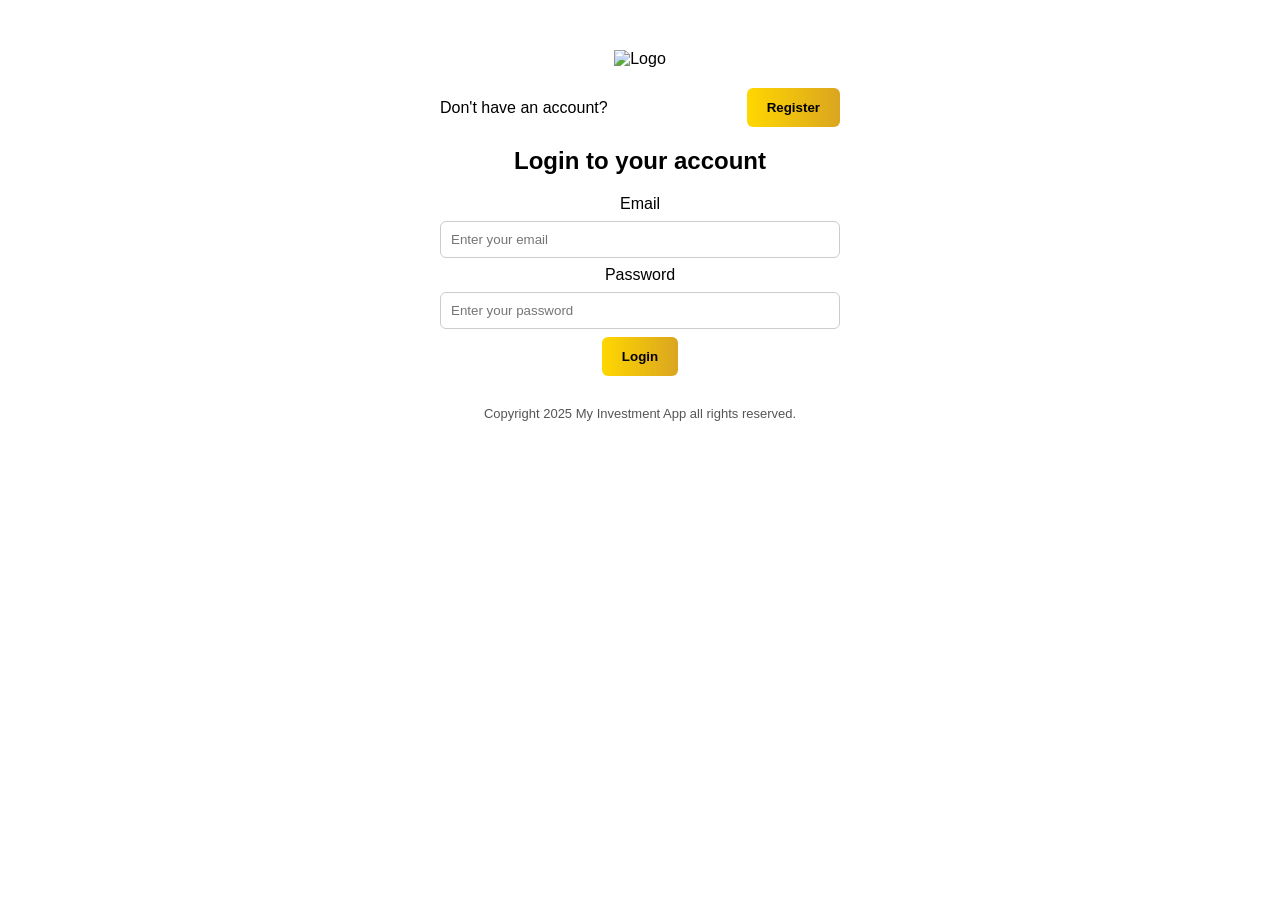
==== index.html @ c8336d8a "Initial frontend upload" ====
<!DOCTYPE html>
<html lang="en">
<head>
  <meta charset="UTF-8">
  <meta name="viewport" content="width=device-width, initial-scale=1.0">
  <title>Login - Investment App</title>
  <link rel="stylesheet" href="style.css">
</head>
<body>
  <div class="login-container">
    <!-- Logo -->
    <img src="https://i.supaimg.com/c3856786-edd2-402a-9a14-32d60a5a0118.png" alt="Logo" class="logo">

    <!-- New to the platform -->
    <div class="register-section">
      <span>Don't have an account?</span>
      <button onclick="window.location.href='register.html'" class="register-btn">Register</button>
    </div>

    <!-- Login form -->
    <h2>Login to your account</h2>

    <label>Email</label>
    <input id="loginEmail" type="email" placeholder="Enter your email" required>

    <label>Password</label>
    <input id="loginPassword" type="password" placeholder="Enter your password" required>

    <button onclick="login()" class="login-btn">Login</button>

    <p class="footer">Copyright 2025 My Investment App all rights reserved.</p>
  </div>

  <script>
    async function login() {
      const email = document.getElementById("loginEmail").value.trim();
      const password = document.getElementById("loginPassword").value.trim();

      if (!email || !password) {
        alert("⚠️ Please fill in all fields.");
        return;
      }

      try {
        const res = await fetch("https://harvestive-co-backend.onrender.com/login", {
          method: "POST",
          headers: { "Content-Type": "application/json" },
          body: JSON.stringify({ email, password })
        });

        const data = await res.json();

        if (res.ok && data.token) {
          localStorage.setItem("token", data.token);
          window.location.href = "dashboard.html"; // ✅ redirect after login
        } else {
          alert(data.error || "Login failed.");
        }
      } catch (err) {
        console.error(err);
        alert("❌ Error connecting to server.");
      }
    }
  </script>
</body>
</html>
---- style.css ----
/* ================== Global Styles ================== */
*,
*::before,
*::after {
  box-sizing: border-box;
}

body {
  font-family: Arial, sans-serif;
  background: #fff;
  margin: 0;
  padding: 0;
}

/* ================== Login & Register ================== */
.login-container {
  width: 90%;
  max-width: 400px;
  margin: 50px auto;
  text-align: center;
}

.logo {
  width: 150px;
  margin-bottom: 20px;
}

.register-section {
  display: flex;
  justify-content: space-between;
  align-items: center;
  margin-bottom: 20px;
}

.register-btn,
.login-btn {
  background: linear-gradient(to right, gold, goldenrod);
  border: none;
  padding: 12px 20px;
  border-radius: 6px;
  font-weight: bold;
  cursor: pointer;
  color: #000;
}

input {
  width: 100%;
  padding: 10px;
  margin: 8px 0;
  border: 1px solid #ccc;
  border-radius: 6px;
}

.footer {
  margin-top: 30px;
  font-size: 13px;
  color: #555;
}

/* ================== Dashboard ================== */
.dashboard-container {
  padding: 20px;
  margin-bottom: 80px; /* space for bottom nav */
}

.dashboard-container h2 {
  margin-bottom: 15px;
  font-size: 18px;
}

/* Balance Cards */
.balance-section {
  display: flex;
  flex-direction: column;
  gap: 20px;
}

.card {
  border-radius: 15px;
  color: #fff;
  text-align: left;
  padding: 16px 18px;
  position: relative;
  background-size: cover;
  background-position: center;
  background-repeat: no-repeat;
  box-shadow: 0 4px 8px rgba(0,0,0,0.10);
  display: flex;
  flex-direction: column;
  justify-content: flex-end;
  overflow: hidden;
}

.card p {
  font-size: 14px;
  margin: 0;
}

.card b {
  font-size: 20px;
  margin-top: 5px;
  display: block;
}

.big {
  height: 120px;
  min-height: 100px;
}

.small-cards {
  display: grid;
  grid-template-columns: 1fr 1fr;
  gap: 15px;
}

.small {
  height: 100px;
  min-height: 90px;
}

.card-icon {
  display: none;
}

/* Card backgrounds */
.balance-card { background-image: url("https://i.supaimg.com/1095bed5-4124-4665-9d6a-6e04d767c8ee.png"); }
.withdraw-card { background-image: url("https://i.supaimg.com/672da8ec-70d0-4321-8c10-febdc39fcde1.png"); }
.deposit-card { background-image: url("https://i.supaimg.com/98c15f1e-c3fd-4c48-ba3d-6900f7b160b3.png"); }
.invest-card { background-image: url("https://i.supaimg.com/77f200c4-082b-49fc-ab35-e74b9639bb55.png"); }
.current-invest-card { background-image: url("https://i.supaimg.com/92287457-80f9-442f-b8bf-8b2724f82c83.png"); }

/* Options Section */
.options-grid.single-option {
  display: flex;
  justify-content: center;
  margin: 20px 0;
}
.options-grid .options-img {
  max-width: 100%;
  height: auto;
  border-radius: 10px;
  display: block;
}

/* Referral Section */
.referral-section {
  margin-top: 20px;
}
.referral-box {
  display: flex;
}
.referral-box input {
  flex: 1;
  padding: 10px;
  border: 1px solid #ccc;
  border-radius: 8px 0 0 8px;
  outline: none;
  background: #fff;
  color: #333;
}
.referral-box button {
  padding: 10px 20px;
  background: linear-gradient(45deg, #f1c40f, #f39c12);
  color: #fff;
  font-weight: bold;
  border: none;
  border-radius: 0 8px 8px 0;
  cursor: pointer;
}
.referral-box button:hover { opacity: 0.95; }

/* Bottom navigation */
.bottom-nav {
  position: fixed;
  bottom: 0;
  left: 0;
  width: 100%;
  display: flex;
  justify-content: space-around;
  background: #fff;
  border-top: 1px solid #ddd;
  padding: 10px 0;
  font-size: 12px;
  z-index: 999;
}
.bottom-nav a {
  text-decoration: none;
  color: #555;
  text-align: center;
}
.bottom-nav a.active {
  color: #000;
  font-weight: bold;
}
.bottom-nav i {
  font-size: 16px;
  display: block;
  margin-bottom: 3px;
}

/* ================== Deposit Page ================== */
.deposit-container {
  padding: 20px;
}
.payment-option {
  background: #fff;
  border-radius: 12px;
  padding: 20px;
  margin-bottom: 20px;
  text-align: center;
  box-shadow: 0 2px 6px rgba(0,0,0,0.1);
}
.payment-img {
  width: 100%;
  max-width: 250px;
  margin-bottom: 15px;
}
.gold-btn {
  background: linear-gradient(45deg, gold, goldenrod);
  border: none;
  padding: 10px 20px;
  border-radius: 8px;
  color: #000;
  font-weight: bold;
  cursor: pointer;
}
.red-btn {
  background: #e74c3c;
  border: none;
  padding: 10px 20px;
  border-radius: 8px;
  color: #fff;
  font-weight: bold;
  cursor: pointer;
}

/* Modal */
.modal {
  display: none;
  position: fixed;
  z-index: 1000;
  left: 0; top: 0;
  width: 100%; height: 100%;
  background-color: rgba(0,0,0,0.5);
  justify-content: center;
  align-items: center;
}
.modal-content {
  background: #fff;
  border-radius: 12px;
  padding: 20px;
  width: 90%;
  max-width: 400px;
}
.close-btn {
  float: right;
  font-size: 24px;
  cursor: pointer;
}

/* Payment info & QR */
.payment-info {
  padding: 20px;
}
.payment-info .qr-img {
  max-width: 150px;
  margin-top: 10px;
  border-radius: 8px;
}

/* Responsive */
@media (min-width: 700px) {
  .balance-section { flex-direction: row; gap: 20px; }
  .big { flex: 1 1 50%; }
  .small-cards { flex: 1 1 50%; grid-template-columns: repeat(2, 1fr); gap: 15px; }
}
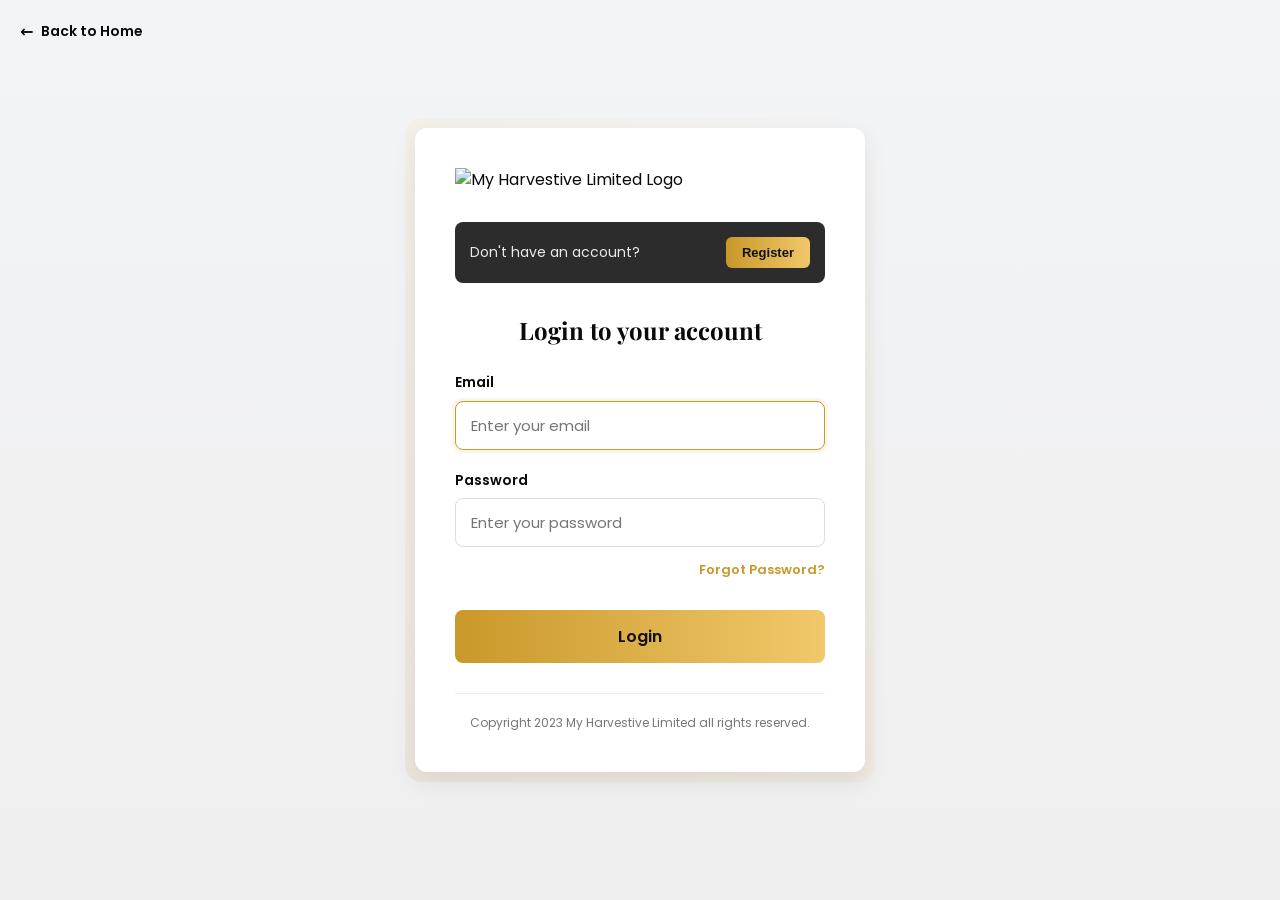
==== commit e7b4a3cd: "Update frontend with latest features Added: - Enhanced registration with firstName, lastName, dateOf" ====
--- a/index.html
+++ b/index.html
@@ -3,15 +3,309 @@
 <head>
   <meta charset="UTF-8">
   <meta name="viewport" content="width=device-width, initial-scale=1.0">
-  <title>Login - Investment App</title>
-  <link rel="stylesheet" href="style.css">
+  <title>Login - My Harvestive Limited</title>
+  
+  <!-- Fonts -->
+  <link href="https://fonts.googleapis.com/css2?family=Poppins:wght@0;400;600;700&family=Playfair+Display:wght@600;700&display=swap" rel="stylesheet">
+  
+  <style>
+    :root {
+      --bg: #f3f4f6;
+      --black: #0a0a0a;
+      --gold1: #c9982a;
+      --gold2: #f1c86a;
+      --card-bg: #ffffff;
+      --muted: #777;
+      --accent: #d9c07a;
+      --shadow: 0 10px 25px rgba(10,10,10,0.08);
+      --radius: 10px;
+    }
+    
+    * {
+      box-sizing: border-box;
+      margin: 0;
+      padding: 0;
+    }
+    
+    body {
+      font-family: "Poppins", system-ui, -apple-system, "Segoe UI", Roboto, "Helvetica Neue", Arial;
+      background: linear-gradient(180deg, var(--bg), #efefef);
+      color: var(--black);
+      -webkit-font-smoothing: antialiased;
+      -moz-osx-font-smoothing: grayscale;
+      line-height: 1.45;
+      min-height: 100vh;
+      display: flex;
+      align-items: center;
+      justify-content: center;
+      padding: 20px;
+    }
+    
+    /* Login Container - Updated to match your index style */
+    .login-container {
+      background: var(--card-bg);
+      border-radius: 12px;
+      box-shadow: var(--shadow);
+      padding: 40px;
+      width: 100%;
+      max-width: 450px;
+      position: relative;
+      overflow: visible;
+    }
+    
+    /* Logo styling matching your index */
+    .logo {
+      display: block;
+      margin: 0 auto 30px;
+      max-height: 60px;
+      width: auto;
+    }
+    
+    /* Register section - matching your index buttons */
+    .register-section {
+      display: flex;
+      justify-content: space-between;
+      align-items: center;
+      margin-bottom: 30px;
+      padding: 15px;
+      background: rgba(8,8,8,0.85);
+      border-radius: 8px;
+      color: #fff;
+    }
+    
+    .register-section span {
+      font-size: 14px;
+      opacity: 0.9;
+    }
+    
+    /* Button styles matching your index */
+    .btn {
+      display: inline-block;
+      padding: 10px 20px;
+      border-radius: 8px;
+      border: 0;
+      cursor: pointer;
+      font-weight: 600;
+      font-family: "Poppins", sans-serif;
+      font-size: 14px;
+      transition: all 0.3s ease;
+    }
+    
+    .btn.gold {
+      background: linear-gradient(90deg, var(--gold1), var(--gold2));
+      color: #111;
+    }
+    
+    .btn.gold:hover {
+      transform: translateY(-2px);
+      box-shadow: 0 4px 12px rgba(201, 152, 42, 0.3);
+    }
+    
+    .register-btn {
+      background: linear-gradient(90deg, var(--gold1), var(--gold2));
+      color: #111;
+      padding: 8px 16px;
+      border-radius: 6px;
+      border: none;
+      font-weight: 600;
+      cursor: pointer;
+      font-size: 13px;
+    }
+    
+    /* Form title */
+    h2 {
+      font-family: "Playfair Display", serif;
+      font-size: 24px;
+      margin-bottom: 25px;
+      text-align: center;
+      color: var(--black);
+    }
+    
+    /* Form labels */
+    label {
+      display: block;
+      margin-bottom: 8px;
+      font-weight: 600;
+      color: var(--black);
+      font-size: 14px;
+    }
+    
+    /* Input fields matching your index */
+    input {
+      width: 100%;
+      padding: 12px 15px;
+      margin-bottom: 20px;
+      border: 1px solid #ddd;
+      border-radius: 8px;
+      font-size: 15px;
+      font-family: "Poppins", sans-serif;
+      transition: all 0.3s ease;
+      background: #fff;
+    }
+    
+    input:focus {
+      outline: none;
+      border-color: var(--gold1);
+      box-shadow: 0 0 0 3px rgba(201, 152, 42, 0.1);
+    }
+    
+    /* Login button */
+    .login-btn {
+      width: 100%;
+      padding: 14px;
+      background: linear-gradient(90deg, var(--gold1), var(--gold2));
+      color: #111;
+      border: none;
+      border-radius: 8px;
+      font-size: 16px;
+      font-weight: 600;
+      cursor: pointer;
+      margin-top: 10px;
+      transition: all 0.3s ease;
+      font-family: "Poppins", sans-serif;
+    }
+    
+    .login-btn:hover {
+      transform: translateY(-2px);
+      box-shadow: 0 6px 15px rgba(201, 152, 42, 0.25);
+    }
+    
+    /* Footer matching your index */
+    .footer {
+      text-align: center;
+      margin-top: 30px;
+      padding-top: 20px;
+      border-top: 1px solid #eee;
+      color: var(--muted);
+      font-size: 12px;
+    }
+    
+    /* Loading overlay matching your index theme */
+    .loading-overlay {
+      display: none;
+      position: fixed;
+      top: 0;
+      left: 0;
+      width: 100%;
+      height: 100%;
+      background: rgba(255, 255, 255, 0.95);
+      z-index: 1000;
+      justify-content: center;
+      align-items: center;
+      flex-direction: column;
+      backdrop-filter: blur(4px);
+    }
+    
+    .spinner {
+      border: 6px solid #f3f3f3;
+      border-top: 6px solid var(--gold1);
+      border-radius: 50%;
+      width: 50px;
+      height: 50px;
+      animation: spin 1s linear infinite;
+    }
+    
+    @keyframes spin {
+      0% { transform: rotate(0deg); }
+      100% { transform: rotate(360deg); }
+    }
+    
+    .loading-text {
+      margin-top: 20px;
+      font-size: 16px;
+      color: var(--black);
+      font-weight: 600;
+      font-family: "Poppins", sans-serif;
+    }
+    
+    /* Background image decoration - subtle like your index */
+    .login-container::before {
+      content: '';
+      position: absolute;
+      top: -10px;
+      left: -10px;
+      right: -10px;
+      bottom: -10px;
+      background: linear-gradient(45deg, var(--gold1), var(--gold2), transparent);
+      z-index: -1;
+      border-radius: 16px;
+      opacity: 0.1;
+    }
+    
+    /* Responsive design */
+    @media (max-width: 480px) {
+      .login-container {
+        padding: 30px 20px;
+        margin: 10px;
+      }
+      
+      h2 {
+        font-size: 20px;
+      }
+      
+      .register-section {
+        flex-direction: column;
+        gap: 10px;
+        text-align: center;
+      }
+      
+      .logo {
+        max-height: 50px;
+      }
+    }
+    
+    /* Link to home page */
+    .home-link {
+      position: absolute;
+      top: 20px;
+      left: 20px;
+      display: flex;
+      align-items: center;
+      gap: 8px;
+      text-decoration: none;
+      color: var(--black);
+      font-weight: 600;
+      font-size: 14px;
+      transition: all 0.3s ease;
+    }
+    
+    .home-link:hover {
+      color: var(--gold1);
+    }
+    
+    .home-link::before {
+      content: '←';
+      font-size: 16px;
+    }
+    
+    /* Forgot password link */
+    .forgot-password {
+      text-align: right;
+      margin-top: -10px;
+      margin-bottom: 20px;
+    }
+    
+    .forgot-password a {
+      color: var(--gold1);
+      text-decoration: none;
+      font-size: 13px;
+      font-weight: 600;
+    }
+    
+    .forgot-password a:hover {
+      text-decoration: underline;
+    }
+  </style>
 </head>
 <body>
+  <!-- Link back to home page -->
+  <a href="index.html" class="home-link">Back to Home</a>
+  
   <div class="login-container">
-    <!-- Logo -->
-    <img src="https://i.supaimg.com/c3856786-edd2-402a-9a14-32d60a5a0118.png" alt="Logo" class="logo">
-
-    <!-- New to the platform -->
+    <!-- Logo - matching your index -->
+    <img src="https://i.supaimg.com/081d8bfa-a08a-4aa5-a4a7-175608eee7b9.png" alt="My Harvestive Limited Logo" class="logo">
+
+    <!-- New to the platform - styled like your index -->
     <div class="register-section">
       <span>Don't have an account?</span>
       <button onclick="window.location.href='register.html'" class="register-btn">Register</button>
@@ -25,10 +319,21 @@
 
     <label>Password</label>
     <input id="loginPassword" type="password" placeholder="Enter your password" required>
+    
+    <!-- Forgot password link -->
+    <div class="forgot-password">
+      <a href="forgot-password.html">Forgot Password?</a>
+    </div>
 
     <button onclick="login()" class="login-btn">Login</button>
 
-    <p class="footer">Copyright 2025 My Investment App all rights reserved.</p>
+    <p class="footer">Copyright 2023 My Harvestive Limited all rights reserved.</p>
+  </div>
+
+  <!-- Loading Overlay - styled to match your index -->
+  <div id="loadingOverlay" class="loading-overlay">
+    <div class="spinner"></div>
+    <div class="loading-text">loading... please wait</div>
   </div>
 
   <script>
@@ -40,6 +345,17 @@
         alert("⚠️ Please fill in all fields.");
         return;
       }
+
+      // Validate email format
+      const emailRegex = /^[^\s@]+@[^\s@]+\.[^\s@]+$/;
+      if (!emailRegex.test(email)) {
+        alert("⚠️ Please enter a valid email address.");
+        return;
+      }
+
+      // Show loading overlay
+      const overlay = document.getElementById("loadingOverlay");
+      overlay.style.display = "flex";
 
       try {
         const res = await fetch("https://harvestive-co-backend.onrender.com/login", {
@@ -52,15 +368,37 @@
 
         if (res.ok && data.token) {
           localStorage.setItem("token", data.token);
-          window.location.href = "dashboard.html"; // ✅ redirect after login
+          localStorage.setItem("userEmail", email);
+          
+          // Show success message before redirect
+          alert("✅ Login successful! Redirecting to dashboard...");
+          window.location.href = "dashboard.html";
         } else {
-          alert(data.error || "Login failed.");
+          alert(data.error || "Login failed. Please check your credentials.");
         }
       } catch (err) {
-        console.error(err);
-        alert("❌ Error connecting to server.");
-      }
-    }
+        console.error("Login error:", err);
+        alert("❌ Error connecting to server. Please try again.");
+      } finally {
+        // Hide overlay after response
+        overlay.style.display = "none";
+      }
+    }
+    
+    // Allow login with Enter key
+    document.addEventListener('DOMContentLoaded', function() {
+      const inputs = document.querySelectorAll('input');
+      inputs.forEach(input => {
+        input.addEventListener('keypress', function(e) {
+          if (e.key === 'Enter') {
+            login();
+          }
+        });
+      });
+      
+      // Auto-focus email field
+      document.getElementById('loginEmail').focus();
+    });
   </script>
 </body>
 </html>
